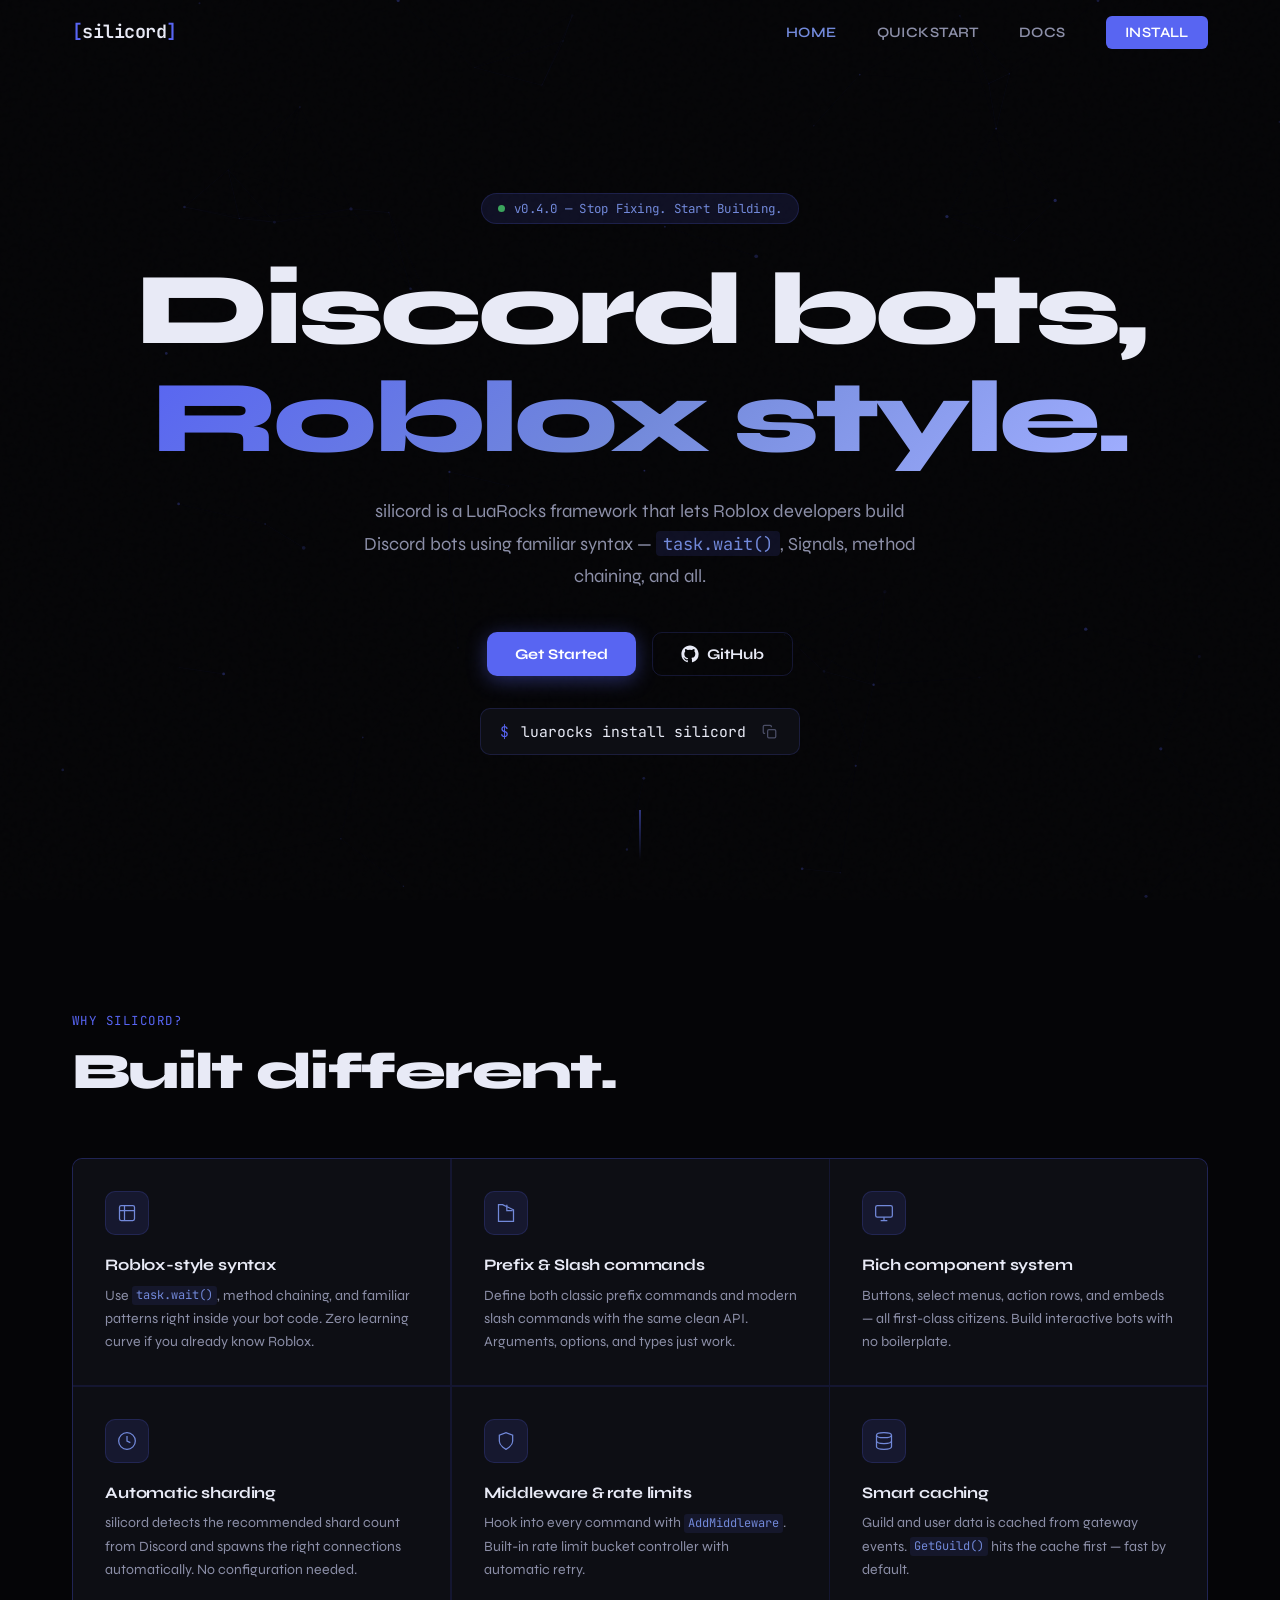
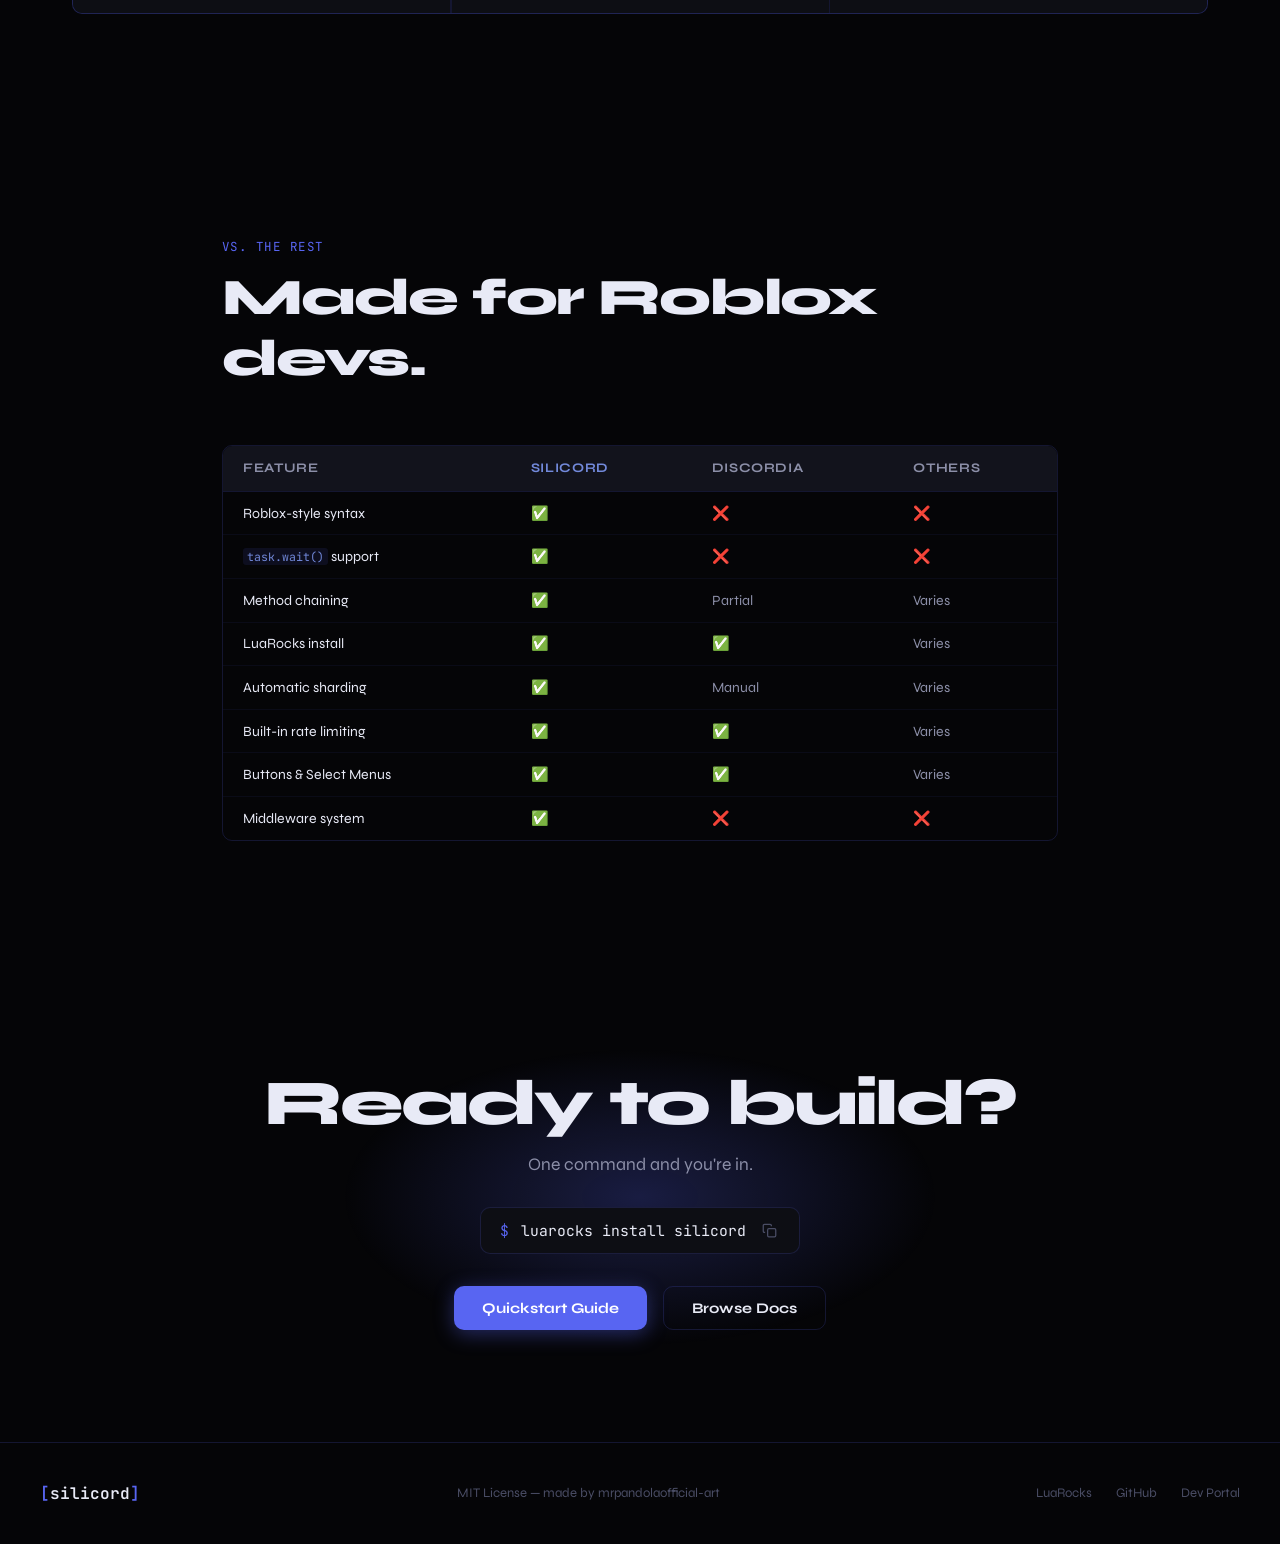
==== index.html @ 096caf04 "merge branch 'gh-pages' :wq" ====
<!DOCTYPE html>
<html lang="en">
<head>
  <meta charset="UTF-8" />
  <meta name="viewport" content="width=device-width, initial-scale=1.0" />
  <title>silicord — Discord bots for Roblox devs</title>
  <link rel="preconnect" href="https://fonts.googleapis.com" />
  <link rel="preconnect" href="https://fonts.gstatic.com" crossorigin />
  <link href="https://fonts.googleapis.com/css2?family=Syne:wght@400;700;800&family=JetBrains+Mono:wght@400;600&display=swap" rel="stylesheet" />
  <link rel="stylesheet" href="css/style.css" />
</head>
<body>
  <canvas id="bg-canvas"></canvas>
  <div class="noise"></div>

  <nav class="nav" id="nav">
    <div class="nav-inner">
      <a href="index.html" class="nav-logo">
        <span class="logo-bracket">[</span>silicord<span class="logo-bracket">]</span>
      </a>
      <ul class="nav-links">
        <li><a href="index.html" class="nav-active">Home</a></li>
        <li><a href="quickstart.html">Quickstart</a></li>
        <li><a href="docs.html">Docs</a></li>
        <li><a href="https://luarocks.org/modules/mrpandolaofficial-art/silicord" target="_blank" class="nav-cta">Install</a></li>
      </ul>
      <button class="hamburger" id="hamburger" aria-label="Menu">
        <span></span><span></span><span></span>
      </button>
    </div>
    <div class="mobile-menu" id="mobile-menu">
      <a href="index.html">Home</a>
      <a href="quickstart.html">Quickstart</a>
      <a href="docs.html">Docs</a>
      <a href="https://luarocks.org/modules/mrpandolaofficial-art/silicord" target="_blank">Install</a>
    </div>
  </nav>

  <!-- HERO -->
  <section class="hero" id="hero">
    <div class="hero-badge reveal">
      <span class="badge-dot"></span>
      v0.4.0 — Stop Fixing. Start Building.
    </div>
    <h1 class="hero-title reveal">
      Discord bots,<br />
      <span class="gradient-text">Roblox style.</span>
    </h1>
    <p class="hero-sub reveal">
      silicord is a LuaRocks framework that lets Roblox developers build
      Discord bots using familiar syntax — <code>task.wait()</code>, Signals,
      method chaining, and all.
    </p>
    <div class="hero-actions reveal">
      <a href="quickstart.html" class="btn btn-primary">Get Started</a>
      <a href="https://github.com/mrpandolaofficial-art/silicord" target="_blank" class="btn btn-ghost">
        <svg width="18" height="18" viewBox="0 0 24 24" fill="currentColor">
          <path d="M12 .5C5.65.5.5 5.65.5 12a11.5 11.5 0 0 0 7.86 10.94c.57.1.78-.25.78-.55v-1.93C5.73 21.1 5.06 19 5.06 19c-.52-1.32-1.27-1.67-1.27-1.67-1.04-.71.08-.7.08-.7 1.15.08 1.75 1.18 1.75 1.18 1.02 1.75 2.67 1.24 3.32.95.1-.74.4-1.24.72-1.53-2.54-.29-5.21-1.27-5.21-5.65 0-1.25.45-2.27 1.18-3.07-.12-.29-.51-1.45.11-3.02 0 0 .96-.31 3.15 1.17a10.94 10.94 0 0 1 5.72 0c2.19-1.48 3.15-1.17 3.15-1.17.62 1.57.23 2.73.11 3.02.74.8 1.18 1.82 1.18 3.07 0 4.39-2.68 5.36-5.23 5.64.41.35.78 1.05.78 2.12v3.14c0 .3.21.66.79.55A11.5 11.5 0 0 0 23.5 12C23.5 5.65 18.35.5 12 .5z"/>
        </svg>
        GitHub
      </a>
    </div>
    <div class="hero-install reveal">
      <div class="install-box" id="install-box">
        <span class="install-prompt">$</span>
        <span class="install-cmd">luarocks install silicord</span>
        <button class="copy-btn" id="copy-btn" title="Copy">
          <svg width="15" height="15" viewBox="0 0 24 24" fill="none" stroke="currentColor" stroke-width="2">
            <rect x="9" y="9" width="13" height="13" rx="2"/>
            <path d="M5 15H4a2 2 0 0 1-2-2V4a2 2 0 0 1 2-2h9a2 2 0 0 1 2 2v1"/>
          </svg>
        </button>
      </div>
    </div>
    <div class="hero-scroll-hint">
      <div class="scroll-line"></div>
    </div>
  </section>

  <!-- FEATURES -->
  <section class="features" id="features">
    <div class="section-label reveal">Why silicord?</div>
    <h2 class="section-title reveal">Built different.</h2>
    <div class="features-grid">

      <div class="feature-card reveal" data-delay="0">
        <div class="feature-icon">
          <svg viewBox="0 0 24 24" fill="none" stroke="currentColor" stroke-width="1.5">
            <path d="M9 3H5a2 2 0 0 0-2 2v4m6-6h10a2 2 0 0 1 2 2v4M9 3v18m0 0h10a2 2 0 0 0 2-2V9M9 21H5a2 2 0 0 1-2-2V9m0 0h18"/>
          </svg>
        </div>
        <h3>Roblox-style syntax</h3>
        <p>Use <code>task.wait()</code>, method chaining, and familiar patterns right inside your bot code. Zero learning curve if you already know Roblox.</p>
      </div>

      <div class="feature-card reveal" data-delay="100">
        <div class="feature-icon">
          <svg viewBox="0 0 24 24" fill="none" stroke="currentColor" stroke-width="1.5">
            <polyline points="13 2 13 9 20 9"/><polygon points="7.86 2 3 2 3 22 21 22 21 8.14"/>
          </svg>
        </div>
        <h3>Prefix &amp; Slash commands</h3>
        <p>Define both classic prefix commands and modern slash commands with the same clean API. Arguments, options, and types just work.</p>
      </div>

      <div class="feature-card reveal" data-delay="200">
        <div class="feature-icon">
          <svg viewBox="0 0 24 24" fill="none" stroke="currentColor" stroke-width="1.5">
            <rect x="2" y="3" width="20" height="14" rx="2"/><path d="M8 21h8M12 17v4"/>
          </svg>
        </div>
        <h3>Rich component system</h3>
        <p>Buttons, select menus, action rows, and embeds — all first-class citizens. Build interactive bots with no boilerplate.</p>
      </div>

      <div class="feature-card reveal" data-delay="300">
        <div class="feature-icon">
          <svg viewBox="0 0 24 24" fill="none" stroke="currentColor" stroke-width="1.5">
            <circle cx="12" cy="12" r="10"/><path d="M12 6v6l4 2"/>
          </svg>
        </div>
        <h3>Automatic sharding</h3>
        <p>silicord detects the recommended shard count from Discord and spawns the right connections automatically. No configuration needed.</p>
      </div>

      <div class="feature-card reveal" data-delay="400">
        <div class="feature-icon">
          <svg viewBox="0 0 24 24" fill="none" stroke="currentColor" stroke-width="1.5">
            <path d="M12 22s8-4 8-10V5l-8-3-8 3v7c0 6 8 10 8 10z"/>
          </svg>
        </div>
        <h3>Middleware &amp; rate limits</h3>
        <p>Hook into every command with <code>AddMiddleware</code>. Built-in rate limit bucket controller with automatic retry.</p>
      </div>

      <div class="feature-card reveal" data-delay="500">
        <div class="feature-icon">
          <svg viewBox="0 0 24 24" fill="none" stroke="currentColor" stroke-width="1.5">
            <ellipse cx="12" cy="5" rx="9" ry="3"/><path d="M21 12c0 1.66-4 3-9 3s-9-1.34-9-3"/><path d="M3 5v14c0 1.66 4 3 9 3s9-1.34 9-3V5"/>
          </svg>
        </div>
        <h3>Smart caching</h3>
        <p>Guild and user data is cached from gateway events. <code>GetGuild()</code> hits the cache first — fast by default.</p>
      </div>

    </div>
  </section>

  <!-- COMPARE -->
  <section class="compare">
    <div class="section-label reveal">vs. the rest</div>
    <h2 class="section-title reveal">Made for Roblox devs.</h2>
    <div class="compare-table reveal">
      <table>
        <thead>
          <tr>
            <th>Feature</th>
            <th class="highlight">silicord</th>
            <th>Discordia</th>
            <th>Others</th>
          </tr>
        </thead>
        <tbody>
          <tr><td>Roblox-style syntax</td><td class="highlight">✅</td><td>❌</td><td>❌</td></tr>
          <tr><td><code>task.wait()</code> support</td><td class="highlight">✅</td><td>❌</td><td>❌</td></tr>
          <tr><td>Method chaining</td><td class="highlight">✅</td><td>Partial</td><td>Varies</td></tr>
          <tr><td>LuaRocks install</td><td class="highlight">✅</td><td>✅</td><td>Varies</td></tr>
          <tr><td>Automatic sharding</td><td class="highlight">✅</td><td>Manual</td><td>Varies</td></tr>
          <tr><td>Built-in rate limiting</td><td class="highlight">✅</td><td>✅</td><td>Varies</td></tr>
          <tr><td>Buttons &amp; Select Menus</td><td class="highlight">✅</td><td>✅</td><td>Varies</td></tr>
          <tr><td>Middleware system</td><td class="highlight">✅</td><td>❌</td><td>❌</td></tr>
        </tbody>
      </table>
    </div>
  </section>

  <!-- CTA STRIP -->
  <section class="cta-section">
    <div class="cta-glow"></div>
    <h2 class="cta-title reveal">Ready to build?</h2>
    <p class="cta-sub reveal">One command and you're in.</p>
    <div class="cta-install reveal">
      <div class="install-box">
        <span class="install-prompt">$</span>
        <span class="install-cmd">luarocks install silicord</span>
        <button class="copy-btn copy-cta" title="Copy">
          <svg width="15" height="15" viewBox="0 0 24 24" fill="none" stroke="currentColor" stroke-width="2">
            <rect x="9" y="9" width="13" height="13" rx="2"/>
            <path d="M5 15H4a2 2 0 0 1-2-2V4a2 2 0 0 1 2-2h9a2 2 0 0 1 2 2v1"/>
          </svg>
        </button>
      </div>
    </div>
    <div class="cta-links reveal">
      <a href="quickstart.html" class="btn btn-primary">Quickstart Guide</a>
      <a href="docs.html" class="btn btn-ghost">Browse Docs</a>
    </div>
  </section>

  <footer class="footer">
    <div class="footer-inner">
      <div class="footer-logo"><span class="logo-bracket">[</span>silicord<span class="logo-bracket">]</span></div>
      <p class="footer-copy">MIT License — made by mrpandolaofficial-art</p>
      <div class="footer-links">
        <a href="https://luarocks.org/modules/mrpandolaofficial-art/silicord" target="_blank">LuaRocks</a>
        <a href="https://github.com/mrpandolaofficial-art/silicord" target="_blank">GitHub</a>
        <a href="https://discord.com/developers/applications" target="_blank">Dev Portal</a>
      </div>
    </div>
  </footer>

  <script src="js/main.js"></script>
</body>
</html>
---- css/style.css ----
/* =============================================
   SILICORD WEBSITE — BLACK + BLURPLE AESTHETIC
   ============================================= */

:root {
  --blurple: #5865F2;
  --blurple-light: #7289DA;
  --blurple-dim: #3b4ac4;
  --black: #050507;
  --surface: #0d0e14;
  --surface2: #12131c;
  --surface3: #1a1c2a;
  --border: rgba(88, 101, 242, 0.18);
  --text: #e8eaf6;
  --text-dim: #8c8fa8;
  --text-muted: #4a4d65;
  --code-bg: #0b0c14;
  --font-display: 'Syne', sans-serif;
  --font-mono: 'JetBrains Mono', monospace;
  --radius: 10px;
}

*, *::before, *::after { box-sizing: border-box; margin: 0; padding: 0; }
html { scroll-behavior: smooth; }

body {
  background: var(--black);
  color: var(--text);
  font-family: var(--font-display);
  overflow-x: hidden;
}

#bg-canvas {
  position: fixed; inset: 0; z-index: 0;
  pointer-events: none; opacity: 0.45;
}

.noise {
  position: fixed; inset: 0; z-index: 1; pointer-events: none;
  background-image: url("data:image/svg+xml,%3Csvg viewBox='0 0 200 200' xmlns='http://www.w3.org/2000/svg'%3E%3Cfilter id='n'%3E%3CfeTurbulence type='fractalNoise' baseFrequency='0.9' numOctaves='4' stitchTiles='stitch'/%3E%3C/filter%3E%3Crect width='100%25' height='100%25' filter='url(%23n)' opacity='0.04'/%3E%3C/svg%3E");
  opacity: 0.4;
}

nav, section, footer, .docs-layout { position: relative; z-index: 2; }

::-webkit-scrollbar { width: 6px; }
::-webkit-scrollbar-track { background: var(--black); }
::-webkit-scrollbar-thumb { background: var(--blurple-dim); border-radius: 3px; }

/* ======================== NAV ======================== */
.nav {
  position: fixed; top: 0; left: 0; right: 0; z-index: 100;
  transition: background 0.3s, backdrop-filter 0.3s, border-color 0.3s;
  border-bottom: 1px solid transparent;
}

.nav.scrolled {
  background: rgba(5, 5, 7, 0.85);
  backdrop-filter: blur(20px);
  border-color: var(--border);
}

.nav-inner {
  max-width: 1200px; margin: 0 auto; padding: 1.2rem 2rem;
  display: flex; align-items: center; justify-content: space-between;
}

.nav-logo {
  font-family: var(--font-mono); font-size: 1.15rem; font-weight: 600;
  color: var(--text); text-decoration: none; letter-spacing: -0.03em;
}

.logo-bracket { color: var(--blurple); }

.nav-links {
  display: flex; align-items: center; gap: 2.5rem; list-style: none;
}

.nav-links a {
  color: var(--text-dim); text-decoration: none; font-size: 0.9rem;
  font-weight: 600; letter-spacing: 0.03em; text-transform: uppercase;
  transition: color 0.2s;
}

.nav-links a:hover { color: var(--text); }
.nav-links a.nav-active { color: var(--blurple-light); }

.nav-cta {
  background: var(--blurple) !important; color: #fff !important;
  padding: 0.5rem 1.2rem; border-radius: 6px;
  transition: background 0.2s, transform 0.15s !important;
}
.nav-cta:hover {
  background: var(--blurple-light) !important; transform: translateY(-1px);
}

.hamburger {
  display: none; flex-direction: column; gap: 5px;
  background: none; border: none; cursor: pointer; padding: 4px;
}
.hamburger span {
  display: block; width: 24px; height: 2px;
  background: var(--text); border-radius: 2px; transition: all 0.3s;
}

.mobile-menu {
  display: none; flex-direction: column;
  padding: 1rem 2rem 1.5rem; gap: 1rem;
  background: rgba(5, 5, 7, 0.97); border-top: 1px solid var(--border);
}
.mobile-menu a { color: var(--text-dim); text-decoration: none; font-size: 1rem; font-weight: 600; transition: color 0.2s; }
.mobile-menu a:hover { color: var(--blurple); }

@media (max-width: 768px) {
  .nav-links { display: none; }
  .hamburger { display: flex; }
  .mobile-menu.open { display: flex; }
}

/* ======================== REVEAL ======================== */
.reveal {
  opacity: 0; transform: translateY(28px);
  transition: opacity 0.7s ease, transform 0.7s ease;
}
.reveal.visible { opacity: 1; transform: translateY(0); }

/* ======================== HERO ======================== */
.hero {
  min-height: 100vh; display: flex; flex-direction: column;
  align-items: center; justify-content: center;
  text-align: center; padding: 8rem 2rem 5rem; position: relative;
}

.hero-badge {
  display: inline-flex; align-items: center; gap: 0.6rem;
  background: rgba(88, 101, 242, 0.12); border: 1px solid var(--border);
  color: var(--blurple-light); font-family: var(--font-mono); font-size: 0.78rem;
  padding: 0.4rem 1rem; border-radius: 50px; margin-bottom: 2rem;
  letter-spacing: 0.02em; transition-delay: 0.1s;
}

.badge-dot {
  width: 7px; height: 7px; background: #3ba55d;
  border-radius: 50%; animation: pulse-dot 2s ease infinite;
}

@keyframes pulse-dot {
  0%, 100% { box-shadow: 0 0 0 0 rgba(59, 165, 93, 0.6); }
  50%       { box-shadow: 0 0 0 5px rgba(59, 165, 93, 0); }
}

.hero-title {
  font-family: var(--font-display); font-weight: 800;
  font-size: clamp(3rem, 8vw, 6.5rem); line-height: 1.05;
  letter-spacing: -0.04em; margin-bottom: 1.5rem; transition-delay: 0.2s;
}

.gradient-text {
  background: linear-gradient(135deg, var(--blurple) 0%, var(--blurple-light) 50%, #a0aeff 100%);
  -webkit-background-clip: text; -webkit-text-fill-color: transparent;
  background-clip: text; display: inline-block;
}

.hero-sub {
  font-size: clamp(1rem, 2vw, 1.15rem); color: var(--text-dim);
  max-width: 560px; line-height: 1.75; margin-bottom: 2.5rem; transition-delay: 0.3s;
}

.hero-sub code, .qs-content p code, .doc-p code, .after-step code {
  font-family: var(--font-mono); color: var(--blurple-light);
  background: rgba(88, 101, 242, 0.12); padding: 0.1em 0.4em;
  border-radius: 4px; font-size: 0.92em;
}

.hero-actions {
  display: flex; gap: 1rem; flex-wrap: wrap;
  justify-content: center; margin-bottom: 2rem; transition-delay: 0.4s;
}

.btn {
  display: inline-flex; align-items: center; gap: 0.5rem;
  padding: 0.75rem 1.75rem; border-radius: var(--radius);
  font-family: var(--font-display); font-size: 0.92rem; font-weight: 700;
  text-decoration: none; cursor: pointer; border: none;
  transition: transform 0.18s, box-shadow 0.18s, background 0.18s;
}

.btn-primary {
  background: var(--blurple); color: #fff;
  box-shadow: 0 4px 20px rgba(88, 101, 242, 0.4);
}
.btn-primary:hover {
  background: var(--blurple-light); transform: translateY(-2px);
  box-shadow: 0 6px 30px rgba(88, 101, 242, 0.55);
}

.btn-ghost {
  background: transparent; color: var(--text); border: 1px solid var(--border);
}
.btn-ghost:hover { border-color: var(--blurple); color: var(--blurple-light); transform: translateY(-2px); }

.hero-install { transition-delay: 0.5s; }

.install-box {
  display: inline-flex; align-items: center; gap: 0.75rem;
  background: var(--surface); border: 1px solid var(--border);
  border-radius: var(--radius); padding: 0.75rem 1.2rem;
  font-family: var(--font-mono); font-size: 0.92rem; position: relative; overflow: hidden;
}

.install-box::before {
  content: ''; position: absolute; inset: 0;
  background: linear-gradient(90deg, transparent, rgba(88,101,242,0.05), transparent);
  transform: translateX(-100%); animation: shimmer 3s ease infinite 2s;
}

@keyframes shimmer { to { transform: translateX(100%); } }

.install-prompt { color: var(--blurple); }
.install-cmd { color: var(--text); }

.copy-btn {
  background: none; border: none; color: var(--text-muted); cursor: pointer;
  padding: 0.2rem; display: flex; align-items: center; border-radius: 4px;
  transition: color 0.2s, background 0.2s;
}
.copy-btn:hover { color: var(--blurple-light); background: rgba(88,101,242,0.1); }
.copy-btn.copied { color: #3ba55d; }

.hero-scroll-hint { position: absolute; bottom: 2.5rem; left: 50%; transform: translateX(-50%); }
.scroll-line {
  width: 1px; height: 50px;
  background: linear-gradient(to bottom, var(--blurple), transparent);
  margin: 0 auto; animation: scroll-hint 2s ease infinite;
}

@keyframes scroll-hint {
  0%   { opacity: 0; transform: scaleY(0); transform-origin: top; }
  50%  { opacity: 1; transform: scaleY(1); transform-origin: top; }
  100% { opacity: 0; transform: scaleY(1); transform-origin: bottom; }
}

/* ======================== SECTIONS ======================== */
section { padding: 7rem 2rem; max-width: 1200px; margin: 0 auto; }

.section-label {
  font-family: var(--font-mono); font-size: 0.78rem; color: var(--blurple);
  letter-spacing: 0.12em; text-transform: uppercase;
  margin-bottom: 0.75rem; transition-delay: 0.1s;
}

.section-title {
  font-size: clamp(2rem, 5vw, 3.2rem); font-weight: 800;
  letter-spacing: -0.03em; margin-bottom: 3.5rem; transition-delay: 0.2s;
}

/* ======================== FEATURES ======================== */
.features-grid {
  display: grid; grid-template-columns: repeat(auto-fill, minmax(320px, 1fr));
  gap: 1.5px; background: var(--border); border: 1px solid var(--border);
  border-radius: var(--radius); overflow: hidden;
}

.feature-card {
  background: var(--surface); padding: 2rem; transition: background 0.25s;
}
.feature-card:hover { background: var(--surface2); }

.feature-icon {
  width: 44px; height: 44px; background: rgba(88, 101, 242, 0.12);
  border: 1px solid var(--border); border-radius: 10px;
  display: flex; align-items: center; justify-content: center;
  margin-bottom: 1.25rem; transition: background 0.25s, border-color 0.25s;
}
.feature-card:hover .feature-icon {
  background: rgba(88, 101, 242, 0.22); border-color: rgba(88, 101, 242, 0.4);
}
.feature-icon svg { width: 20px; height: 20px; color: var(--blurple-light); }

.feature-card h3 { font-size: 1rem; font-weight: 700; margin-bottom: 0.6rem; letter-spacing: -0.01em; }
.feature-card p { font-size: 0.88rem; color: var(--text-dim); line-height: 1.65; }
.feature-card p code {
  font-family: var(--font-mono); color: var(--blurple-light);
  background: rgba(88, 101, 242, 0.1); padding: 0.1em 0.35em; border-radius: 3px; font-size: 0.85em;
}

/* ======================== CODE BLOCKS ======================== */
.code-block {
  background: var(--code-bg); border: 1px solid var(--border);
  border-radius: var(--radius); overflow: hidden;
}

.code-header {
  display: flex; align-items: center; justify-content: space-between;
  padding: 0.6rem 1rem; border-bottom: 1px solid var(--border);
  background: rgba(88,101,242,0.05);
}

.code-lang {
  font-family: var(--font-mono); font-size: 0.72rem; color: var(--text-muted);
  text-transform: uppercase; letter-spacing: 0.08em;
}

.copy-code {
  background: none; border: 1px solid var(--border); color: var(--text-muted);
  font-family: var(--font-mono); font-size: 0.7rem; padding: 0.2rem 0.6rem;
  border-radius: 4px; cursor: pointer;
  transition: color 0.2s, border-color 0.2s; letter-spacing: 0.05em;
}
.copy-code:hover { color: var(--blurple-light); border-color: var(--blurple-dim); }
.copy-code.copied { color: #3ba55d; border-color: #3ba55d; }

.code-block pre { padding: 1.25rem 1.5rem; overflow-x: auto; }
.code-block code { font-family: var(--font-mono); font-size: 0.85rem; line-height: 1.8; color: var(--text); }

.kw  { color: #c792ea; }
.fn  { color: #82aaff; }
.str { color: #c3e88d; }
.num { color: #f78c6c; }
.cmt { color: #4a6078; font-style: italic; }

/* ======================== COMPARE TABLE ======================== */
.compare { max-width: 900px; }

.compare-table { overflow-x: auto; border: 1px solid var(--border); border-radius: var(--radius); transition-delay: 0.3s; }
table { width: 100%; border-collapse: collapse; }
thead tr { background: var(--surface2); border-bottom: 1px solid var(--border); }
th { padding: 0.9rem 1.25rem; font-size: 0.82rem; font-weight: 700; text-align: left; color: var(--text-dim); text-transform: uppercase; letter-spacing: 0.05em; }
th.highlight { color: var(--blurple-light); }
tbody tr { border-bottom: 1px solid rgba(88,101,242,0.07); transition: background 0.18s; }
tbody tr:last-child { border-bottom: none; }
tbody tr:hover { background: var(--surface2); }
td { padding: 0.8rem 1.25rem; font-size: 0.88rem; color: var(--text-dim); }
td:first-child { color: var(--text); }
td code { font-family: var(--font-mono); color: var(--blurple-light); background: rgba(88, 101, 242, 0.1); padding: 0.1em 0.35em; border-radius: 3px; font-size: 0.82em; }
td.highlight { color: var(--text); font-weight: 600; }

/* ======================== CTA ======================== */
.cta-section {
  max-width: 100%; padding: 7rem 2rem; text-align: center; position: relative; overflow: hidden;
}
.cta-glow {
  position: absolute; width: 600px; height: 300px;
  background: radial-gradient(ellipse, rgba(88,101,242,0.25) 0%, transparent 70%);
  top: 50%; left: 50%; transform: translate(-50%, -50%); pointer-events: none;
}
.cta-title { font-size: clamp(2.5rem, 6vw, 4rem); font-weight: 800; letter-spacing: -0.04em; margin-bottom: 0.75rem; transition-delay: 0.1s; }
.cta-sub { color: var(--text-dim); font-size: 1.1rem; margin-bottom: 2rem; transition-delay: 0.2s; }
.cta-install { margin-bottom: 2rem; transition-delay: 0.3s; }
.cta-links { display: flex; gap: 1rem; justify-content: center; transition-delay: 0.4s; }

/* ======================== FOOTER ======================== */
.footer { border-top: 1px solid var(--border); padding: 2.5rem 2rem; }
.footer-inner {
  max-width: 1200px; margin: 0 auto; display: flex;
  align-items: center; justify-content: space-between; flex-wrap: wrap; gap: 1rem;
}
.footer-logo { font-family: var(--font-mono); font-size: 1rem; font-weight: 600; }
.footer-copy { font-size: 0.82rem; color: var(--text-muted); }
.footer-links { display: flex; gap: 1.5rem; }
.footer-links a { color: var(--text-muted); text-decoration: none; font-size: 0.82rem; transition: color 0.2s; }
.footer-links a:hover { color: var(--blurple-light); }

/* ======================== PAGE HERO (inner pages) ======================== */
.page-hero {
  padding: 10rem 2rem 4rem; max-width: 1200px; margin: 0 auto;
}
.page-title {
  font-size: clamp(2.5rem, 7vw, 5rem); font-weight: 800;
  letter-spacing: -0.04em; margin-bottom: 1rem; transition-delay: 0.2s;
}
.page-sub { font-size: 1.1rem; color: var(--text-dim); line-height: 1.7; transition-delay: 0.3s; }

/* ======================== QUICKSTART PAGE ======================== */
.qs-section { max-width: 800px; margin: 0 auto; padding: 3rem 2rem; }
.qs-heading { font-size: 1.6rem; font-weight: 800; letter-spacing: -0.03em; margin-bottom: 0.75rem; transition-delay: 0.15s; }
.qs-desc { font-size: 0.92rem; color: var(--text-dim); line-height: 1.7; margin-bottom: 1.75rem; }

.qs-steps { display: flex; flex-direction: column; gap: 2.5rem; }
.qs-step { display: grid; grid-template-columns: 60px 1fr; gap: 1.5rem; align-items: start; }
.qs-num { font-family: var(--font-mono); font-size: 2.5rem; font-weight: 600; color: var(--blurple-dim); opacity: 0.5; line-height: 1; padding-top: 0.2rem; }
.qs-content h3 { font-size: 1.05rem; font-weight: 700; margin-bottom: 0.4rem; }
.qs-content p { font-size: 0.88rem; color: var(--text-dim); margin-bottom: 1rem; line-height: 1.65; }
.after-step { margin-top: 1rem !important; }

.tip-box {
  display: flex; gap: 0.75rem; align-items: flex-start;
  background: rgba(88, 101, 242, 0.07); border: 1px solid var(--border);
  border-left: 3px solid var(--blurple); border-radius: var(--radius);
  padding: 0.9rem 1.1rem; font-size: 0.86rem; color: var(--text-dim);
  line-height: 1.6; margin-top: 1rem;
}
.tip-box svg { flex-shrink: 0; color: var(--blurple-light); margin-top: 2px; }

.inline-link { color: var(--blurple-light); text-decoration: underline; text-decoration-color: rgba(88,101,242,0.35); transition: color 0.2s; }
.inline-link:hover { color: #fff; }

/* Requirements */
.req-grid { display: flex; flex-wrap: wrap; gap: 0.75rem; }
.req-card {
  display: flex; align-items: center; gap: 0.75rem;
  background: var(--surface); border: 1px solid var(--border);
  border-radius: 8px; padding: 0.6rem 1rem;
}
.req-name { font-family: var(--font-mono); font-size: 0.85rem; color: var(--text); }
.req-ver { font-family: var(--font-mono); font-size: 0.75rem; color: var(--blurple-light); background: rgba(88,101,242,0.12); padding: 0.15em 0.5em; border-radius: 4px; }

/* Next steps */
.next-steps-section { padding-bottom: 6rem; }
.next-steps { display: flex; flex-direction: column; gap: 0.75rem; }
.next-card {
  display: flex; align-items: center; gap: 1.25rem;
  background: var(--surface); border: 1px solid var(--border);
  border-radius: var(--radius); padding: 1.1rem 1.4rem;
  text-decoration: none; color: var(--text);
  transition: background 0.2s, border-color 0.2s, transform 0.18s;
}
.next-card:hover { background: var(--surface2); border-color: var(--blurple-dim); transform: translateX(4px); }
.next-icon { font-size: 1.6rem; flex-shrink: 0; }
.next-card h4 { font-size: 0.95rem; font-weight: 700; margin-bottom: 0.2rem; }
.next-card p { font-size: 0.82rem; color: var(--text-dim); line-height: 1.5; }
.next-arrow { width: 18px; height: 18px; color: var(--text-muted); margin-left: auto; flex-shrink: 0; transition: color 0.2s; }
.next-card:hover .next-arrow { color: var(--blurple-light); }

/* ======================== DOCS PAGE ======================== */
.docs-layout {
  display: grid;
  grid-template-columns: 230px 1fr;
  max-width: 1200px; margin: 0 auto; padding: 0 2rem 6rem;
  gap: 3rem; align-items: start;
}

.docs-sidebar {
  position: sticky; top: 5rem;
}

.sidebar-nav { display: flex; flex-direction: column; gap: 1.75rem; }
.sidebar-group-label {
  font-family: var(--font-mono); font-size: 0.68rem; letter-spacing: 0.12em;
  text-transform: uppercase; color: var(--text-muted); margin-bottom: 0.5rem;
}
.sidebar-group { display: flex; flex-direction: column; gap: 0.15rem; }
.sidebar-link {
  color: var(--text-dim); text-decoration: none; font-size: 0.88rem;
  padding: 0.35rem 0.7rem; border-radius: 6px; transition: color 0.2s, background 0.2s;
  border-left: 2px solid transparent;
}
.sidebar-link:hover { color: var(--text); background: rgba(88,101,242,0.07); }
.sidebar-link.active { color: var(--blurple-light); border-left-color: var(--blurple); background: rgba(88,101,242,0.07); }

.docs-main { min-width: 0; }

.doc-section { padding: 3rem 0; border-bottom: 1px solid rgba(88,101,242,0.08); }
.doc-section:last-child { border-bottom: none; }
.doc-section-label { font-family: var(--font-mono); font-size: 0.7rem; color: var(--blurple); letter-spacing: 0.12em; text-transform: uppercase; margin-bottom: 0.5rem; }
.doc-section-title { font-size: 1.8rem; font-weight: 800; letter-spacing: -0.03em; margin-bottom: 1rem; }
.doc-sub { font-size: 1.05rem; font-weight: 700; margin-bottom: 0.6rem; color: var(--text-dim); }
.doc-p { font-size: 0.9rem; color: var(--text-dim); line-height: 1.7; margin-bottom: 1.25rem; }
.doc-p code { font-family: var(--font-mono); color: var(--blurple-light); background: rgba(88,101,242,0.1); padding: 0.1em 0.35em; border-radius: 3px; font-size: 0.88em; }

/* Method table */
.method-table {
  border: 1px solid var(--border); border-radius: var(--radius); overflow: hidden;
}
.method-row {
  display: grid; grid-template-columns: 1fr 1fr; gap: 1rem;
  padding: 0.7rem 1.1rem; border-bottom: 1px solid rgba(88,101,242,0.06);
  font-size: 0.85rem; transition: background 0.15s;
}
.method-row:last-child { border-bottom: none; }
.method-row:hover:not(.header) { background: var(--surface2); }
.method-row.header { background: var(--surface2); font-size: 0.73rem; font-weight: 700; letter-spacing: 0.06em; text-transform: uppercase; color: var(--text-muted); }
.method-row code { font-family: var(--font-mono); color: var(--blurple-light); font-size: 0.82em; }
.method-row div:last-child { color: var(--text-dim); }

/* Changelog */
.changelog { display: flex; flex-direction: column; gap: 0; }
.changelog-item {
  display: grid; grid-template-columns: 90px 1fr; gap: 1.5rem;
  padding: 1.25rem 0; border-bottom: 1px solid rgba(88,101,242,0.07);
  align-items: start;
}
.changelog-item:last-child { border-bottom: none; }
.changelog-ver { font-family: var(--font-mono); font-size: 0.82rem; color: var(--blurple-light); font-weight: 600; padding-top: 2px; }
.changelog-body { font-size: 0.88rem; color: var(--text-dim); line-height: 1.65; }
.changelog-body code { font-family: var(--font-mono); color: var(--blurple-light); background: rgba(88,101,242,0.1); padding: 0.1em 0.35em; border-radius: 3px; font-size: 0.85em; }

/* Docs responsive */
@media (max-width: 900px) {
  .docs-layout { grid-template-columns: 1fr; }
  .docs-sidebar { position: static; }
}

/* ======================== RESPONSIVE ======================== */
@media (max-width: 600px) {
  .qs-step { grid-template-columns: 1fr; }
  .qs-num { font-size: 1.5rem; }
  .footer-inner { flex-direction: column; align-items: flex-start; }
  .hero { padding-top: 7rem; }
  .changelog-item { grid-template-columns: 1fr; gap: 0.5rem; }
  .method-row { grid-template-columns: 1fr; }
}
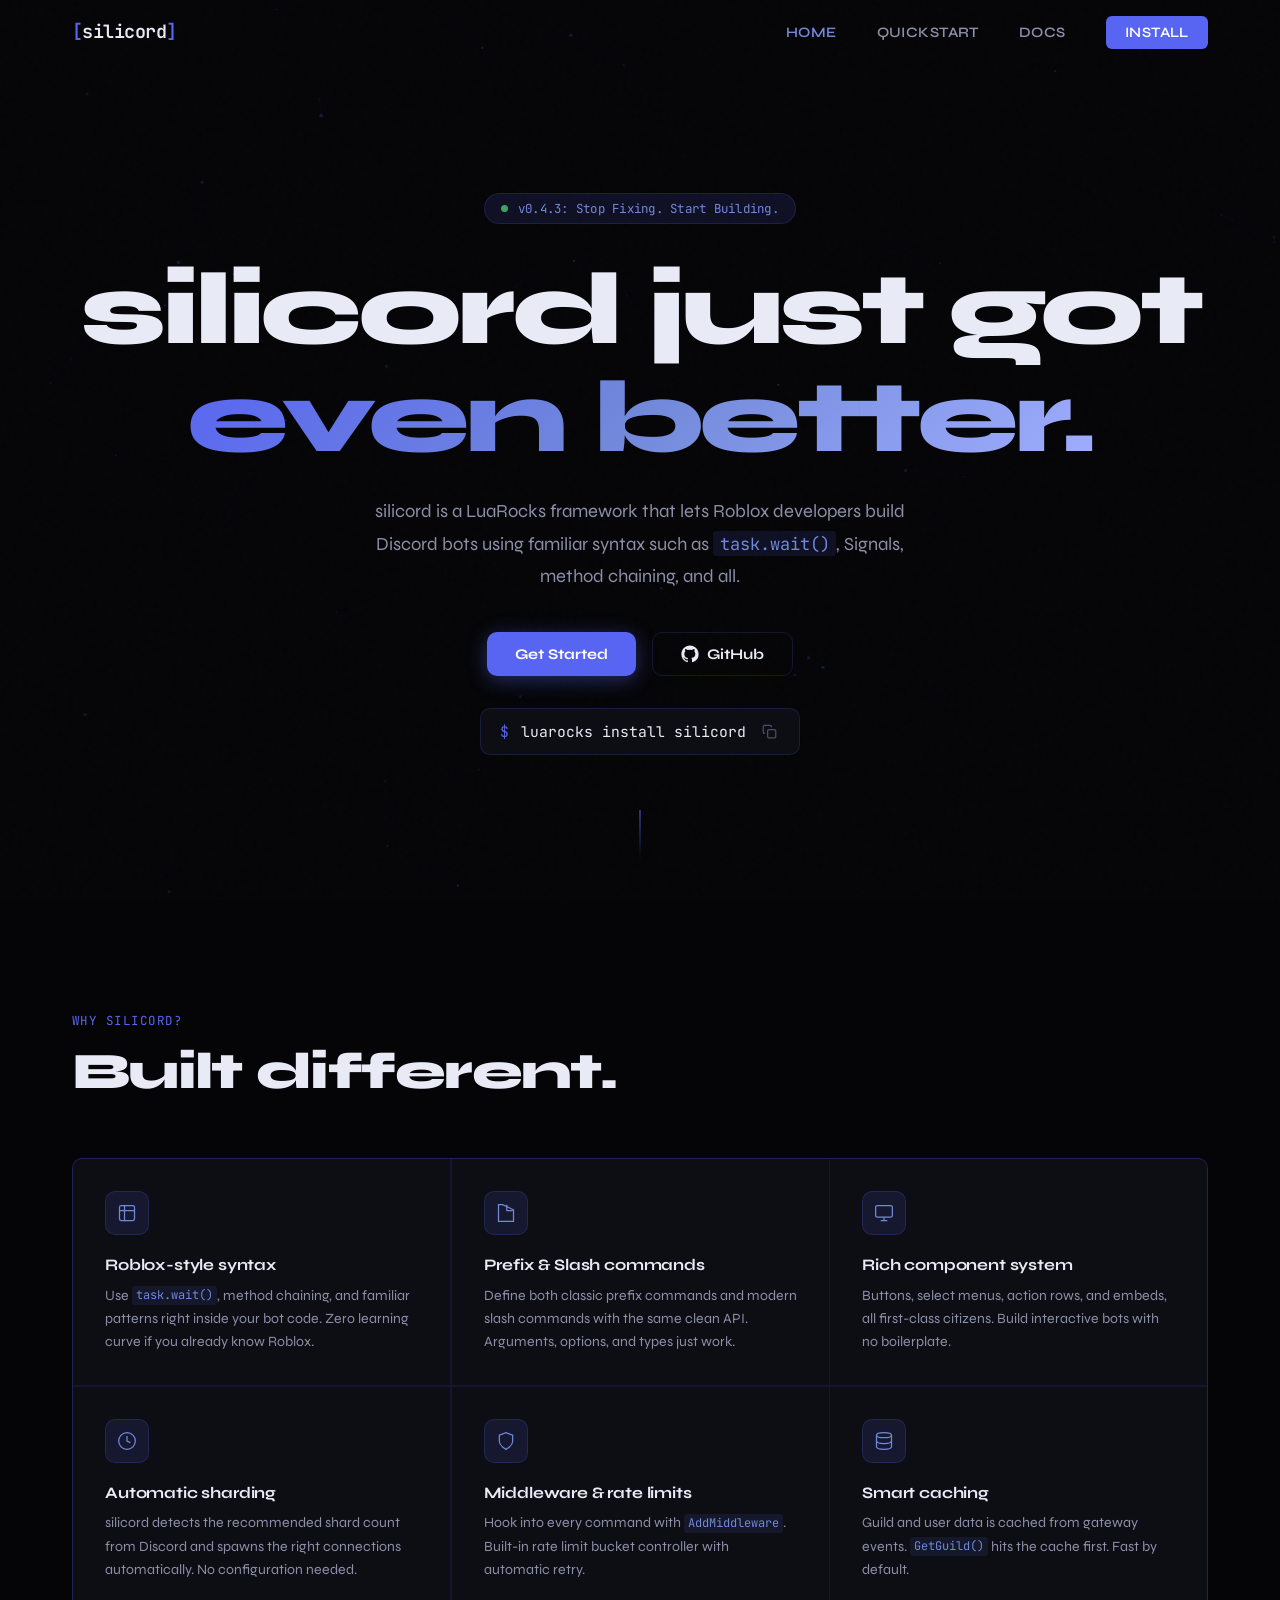
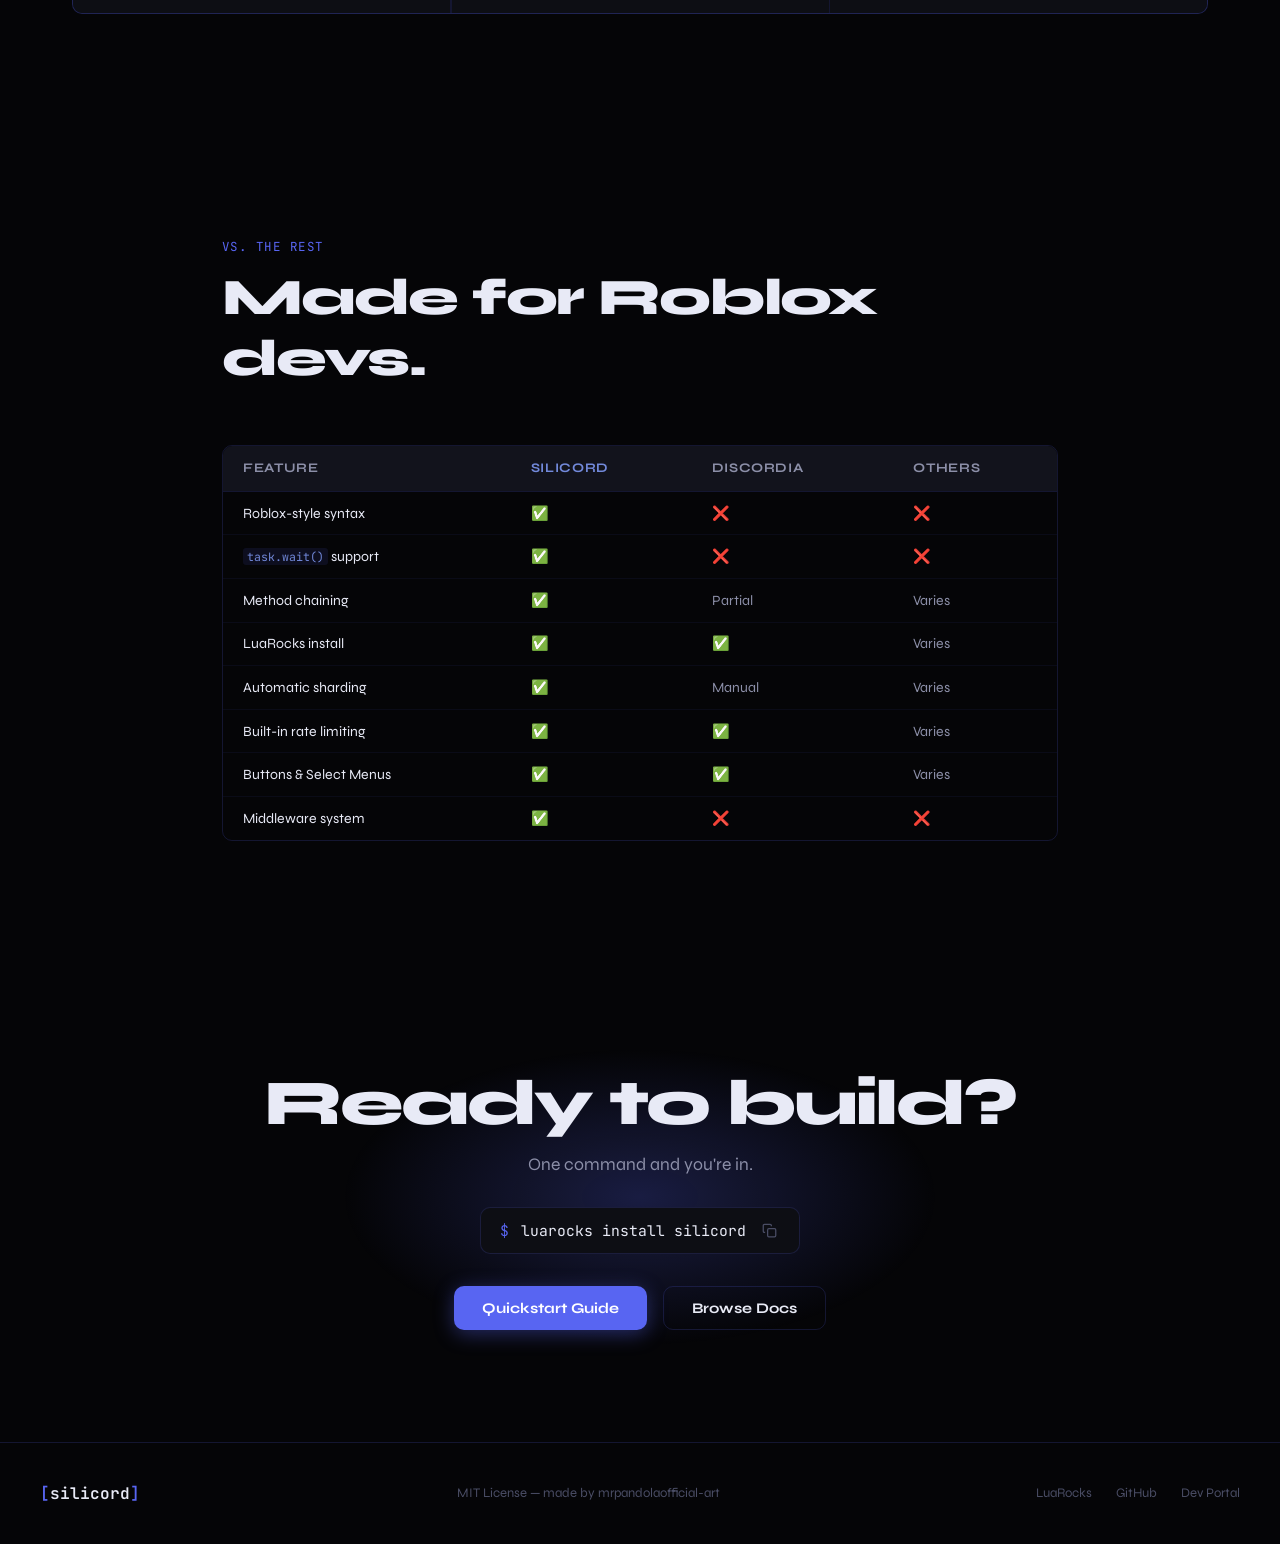
==== commit 9efdcfc6: "v1.0.0 is out. html" ====
--- a/index.html
+++ b/index.html
@@ -4,6 +4,7 @@
   <meta charset="UTF-8" />
   <meta name="viewport" content="width=device-width, initial-scale=1.0" />
   <title>silicord — Discord bots for Roblox devs</title>
+  <link rel="icon" type="image/png" href="favicon.png">
   <link rel="preconnect" href="https://fonts.googleapis.com" />
   <link rel="preconnect" href="https://fonts.gstatic.com" crossorigin />
   <link href="https://fonts.googleapis.com/css2?family=Syne:wght@400;700;800&family=JetBrains+Mono:wght@400;600&display=swap" rel="stylesheet" />
@@ -40,15 +41,15 @@
   <section class="hero" id="hero">
     <div class="hero-badge reveal">
       <span class="badge-dot"></span>
-      v0.4.0 — Stop Fixing. Start Building.
+      v0.4.3: Stop Fixing. Start Building.
     </div>
     <h1 class="hero-title reveal">
-      Discord bots,<br />
-      <span class="gradient-text">Roblox style.</span>
+      silicord just got<br />
+      <span class="gradient-text">even better.</span>
     </h1>
     <p class="hero-sub reveal">
       silicord is a LuaRocks framework that lets Roblox developers build
-      Discord bots using familiar syntax — <code>task.wait()</code>, Signals,
+      Discord bots using familiar syntax such as <code>task.wait()</code>, Signals,
       method chaining, and all.
     </p>
     <div class="hero-actions reveal">
@@ -110,7 +111,7 @@
           </svg>
         </div>
         <h3>Rich component system</h3>
-        <p>Buttons, select menus, action rows, and embeds — all first-class citizens. Build interactive bots with no boilerplate.</p>
+        <p>Buttons, select menus, action rows, and embeds, all first-class citizens. Build interactive bots with no boilerplate.</p>
       </div>
 
       <div class="feature-card reveal" data-delay="300">
@@ -140,7 +141,7 @@
           </svg>
         </div>
         <h3>Smart caching</h3>
-        <p>Guild and user data is cached from gateway events. <code>GetGuild()</code> hits the cache first — fast by default.</p>
+        <p>Guild and user data is cached from gateway events. <code>GetGuild()</code> hits the cache first. Fast by default.</p>
       </div>
 
     </div>
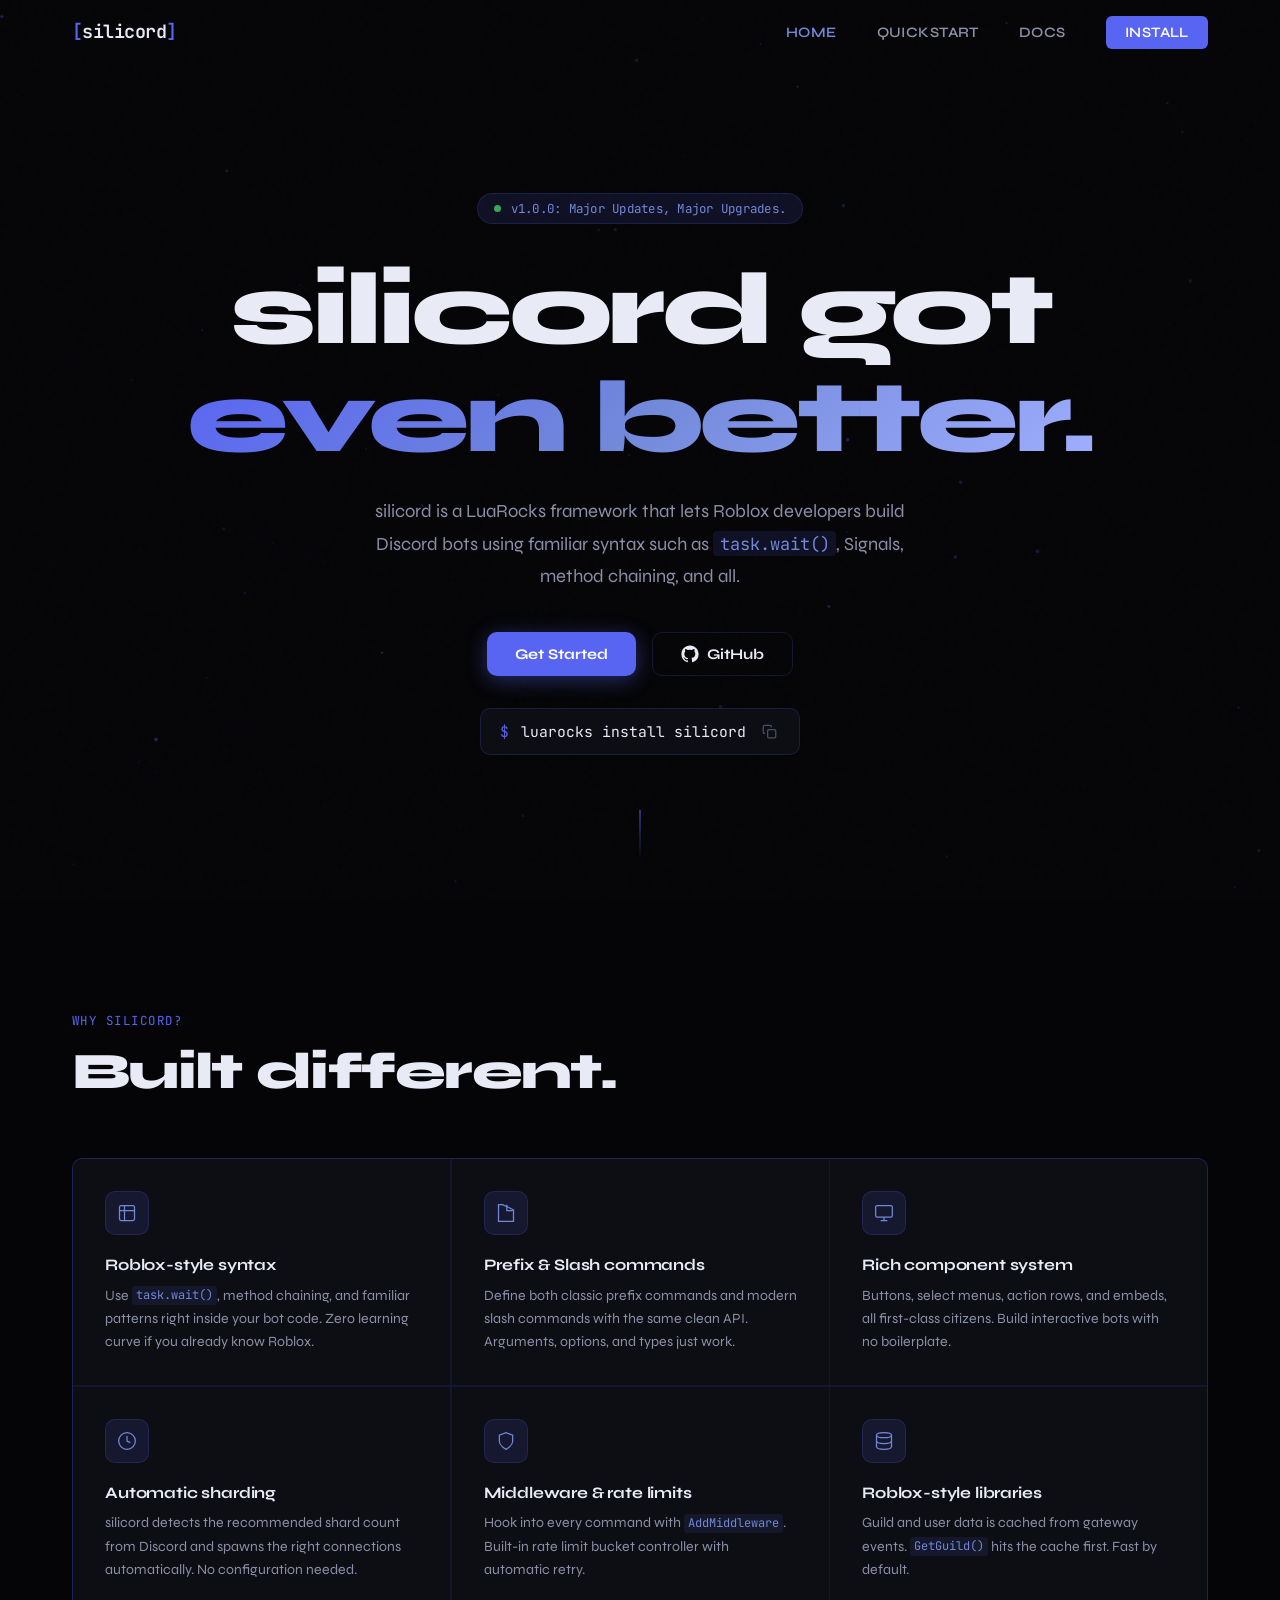
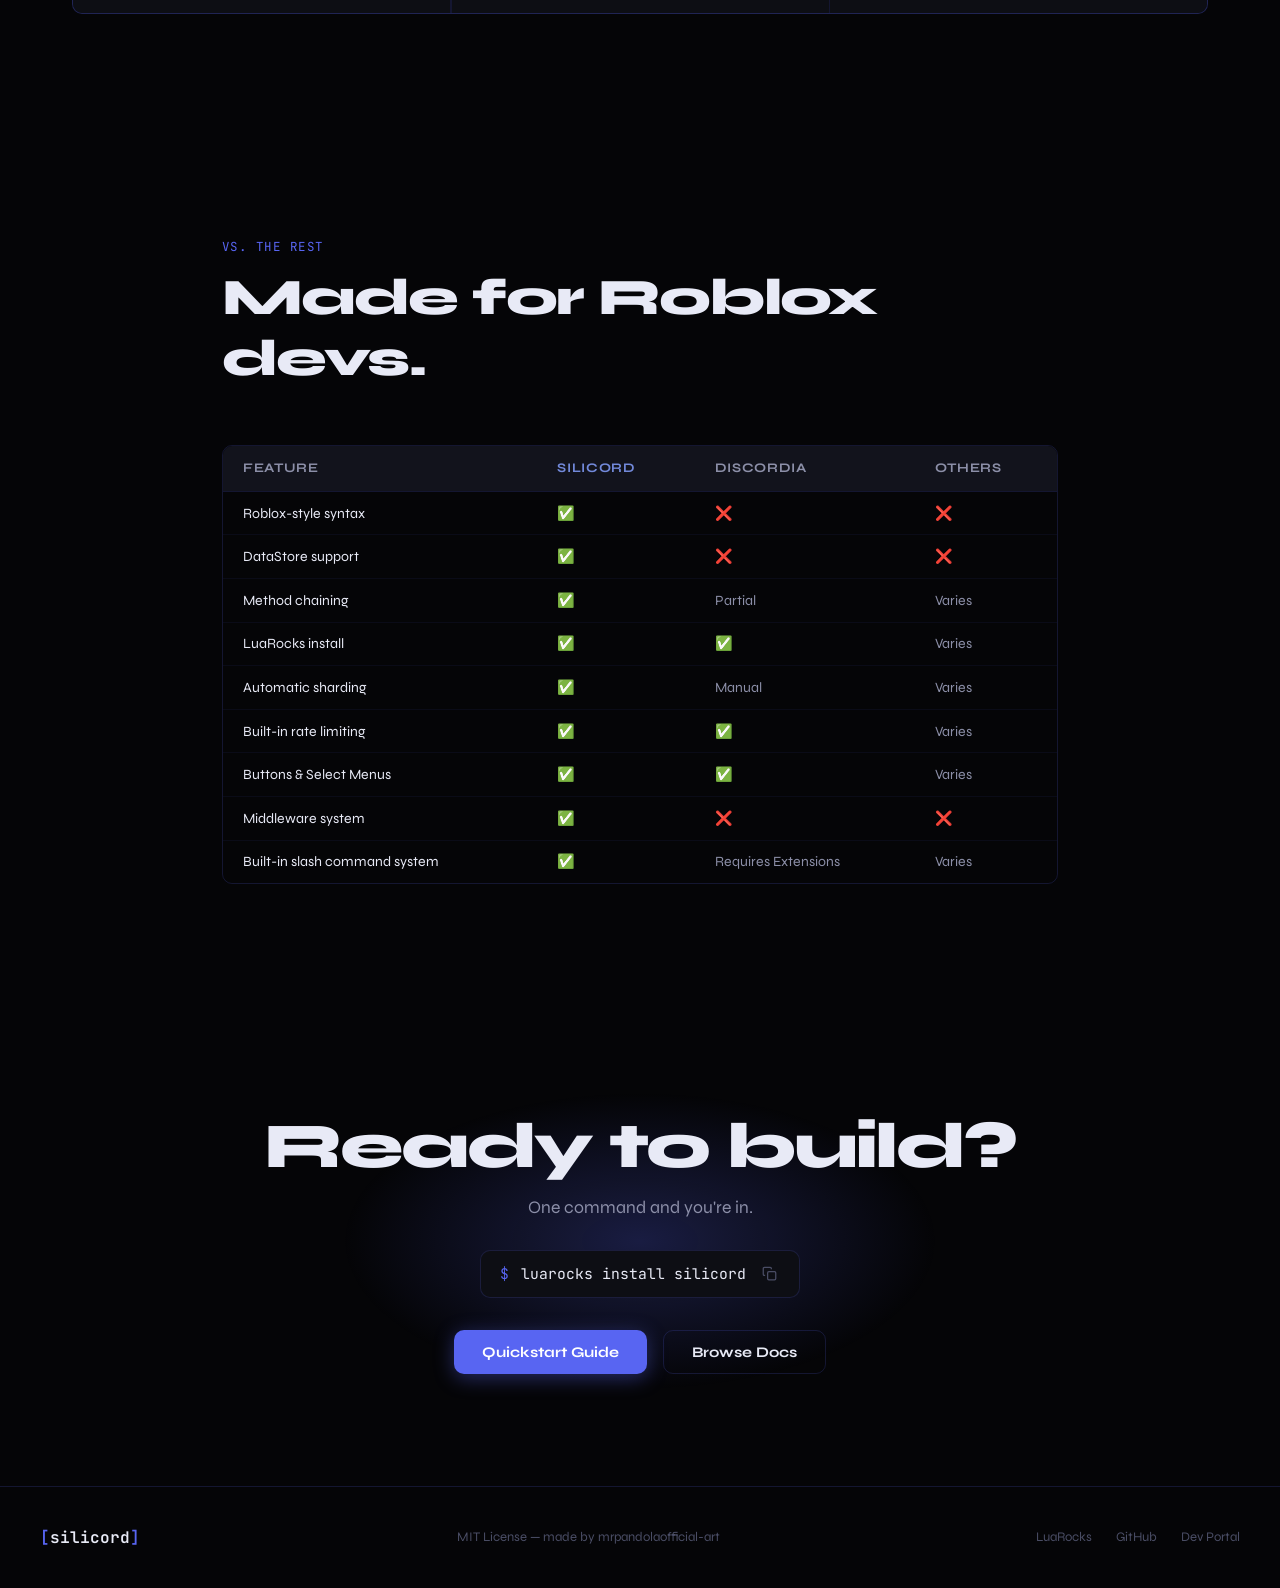
==== commit a85fb1db: "silicord just got even better. Say hello to brand new upgrades" ====
--- a/index.html
+++ b/index.html
@@ -41,10 +41,10 @@
   <section class="hero" id="hero">
     <div class="hero-badge reveal">
       <span class="badge-dot"></span>
-      v0.4.3: Stop Fixing. Start Building.
+      v1.0.0: Major Updates, Major Upgrades.
     </div>
     <h1 class="hero-title reveal">
-      silicord just got<br />
+      silicord got<br />
       <span class="gradient-text">even better.</span>
     </h1>
     <p class="hero-sub reveal">
@@ -140,7 +140,7 @@
             <ellipse cx="12" cy="5" rx="9" ry="3"/><path d="M21 12c0 1.66-4 3-9 3s-9-1.34-9-3"/><path d="M3 5v14c0 1.66 4 3 9 3s9-1.34 9-3V5"/>
           </svg>
         </div>
-        <h3>Smart caching</h3>
+        <h3>Roblox-style libraries</h3>
         <p>Guild and user data is cached from gateway events. <code>GetGuild()</code> hits the cache first. Fast by default.</p>
       </div>
 
@@ -163,13 +163,14 @@
         </thead>
         <tbody>
           <tr><td>Roblox-style syntax</td><td class="highlight">✅</td><td>❌</td><td>❌</td></tr>
-          <tr><td><code>task.wait()</code> support</td><td class="highlight">✅</td><td>❌</td><td>❌</td></tr>
+          <tr><td>DataStore support</td><td class="highlight">✅</td><td>❌</td><td>❌</td></tr>
           <tr><td>Method chaining</td><td class="highlight">✅</td><td>Partial</td><td>Varies</td></tr>
           <tr><td>LuaRocks install</td><td class="highlight">✅</td><td>✅</td><td>Varies</td></tr>
           <tr><td>Automatic sharding</td><td class="highlight">✅</td><td>Manual</td><td>Varies</td></tr>
           <tr><td>Built-in rate limiting</td><td class="highlight">✅</td><td>✅</td><td>Varies</td></tr>
           <tr><td>Buttons &amp; Select Menus</td><td class="highlight">✅</td><td>✅</td><td>Varies</td></tr>
           <tr><td>Middleware system</td><td class="highlight">✅</td><td>❌</td><td>❌</td></tr>
+          <tr><td>Built-in slash command system</td><td class="highlight">✅</td><td>Requires Extensions</td><td>Varies</td></tr>
         </tbody>
       </table>
     </div>
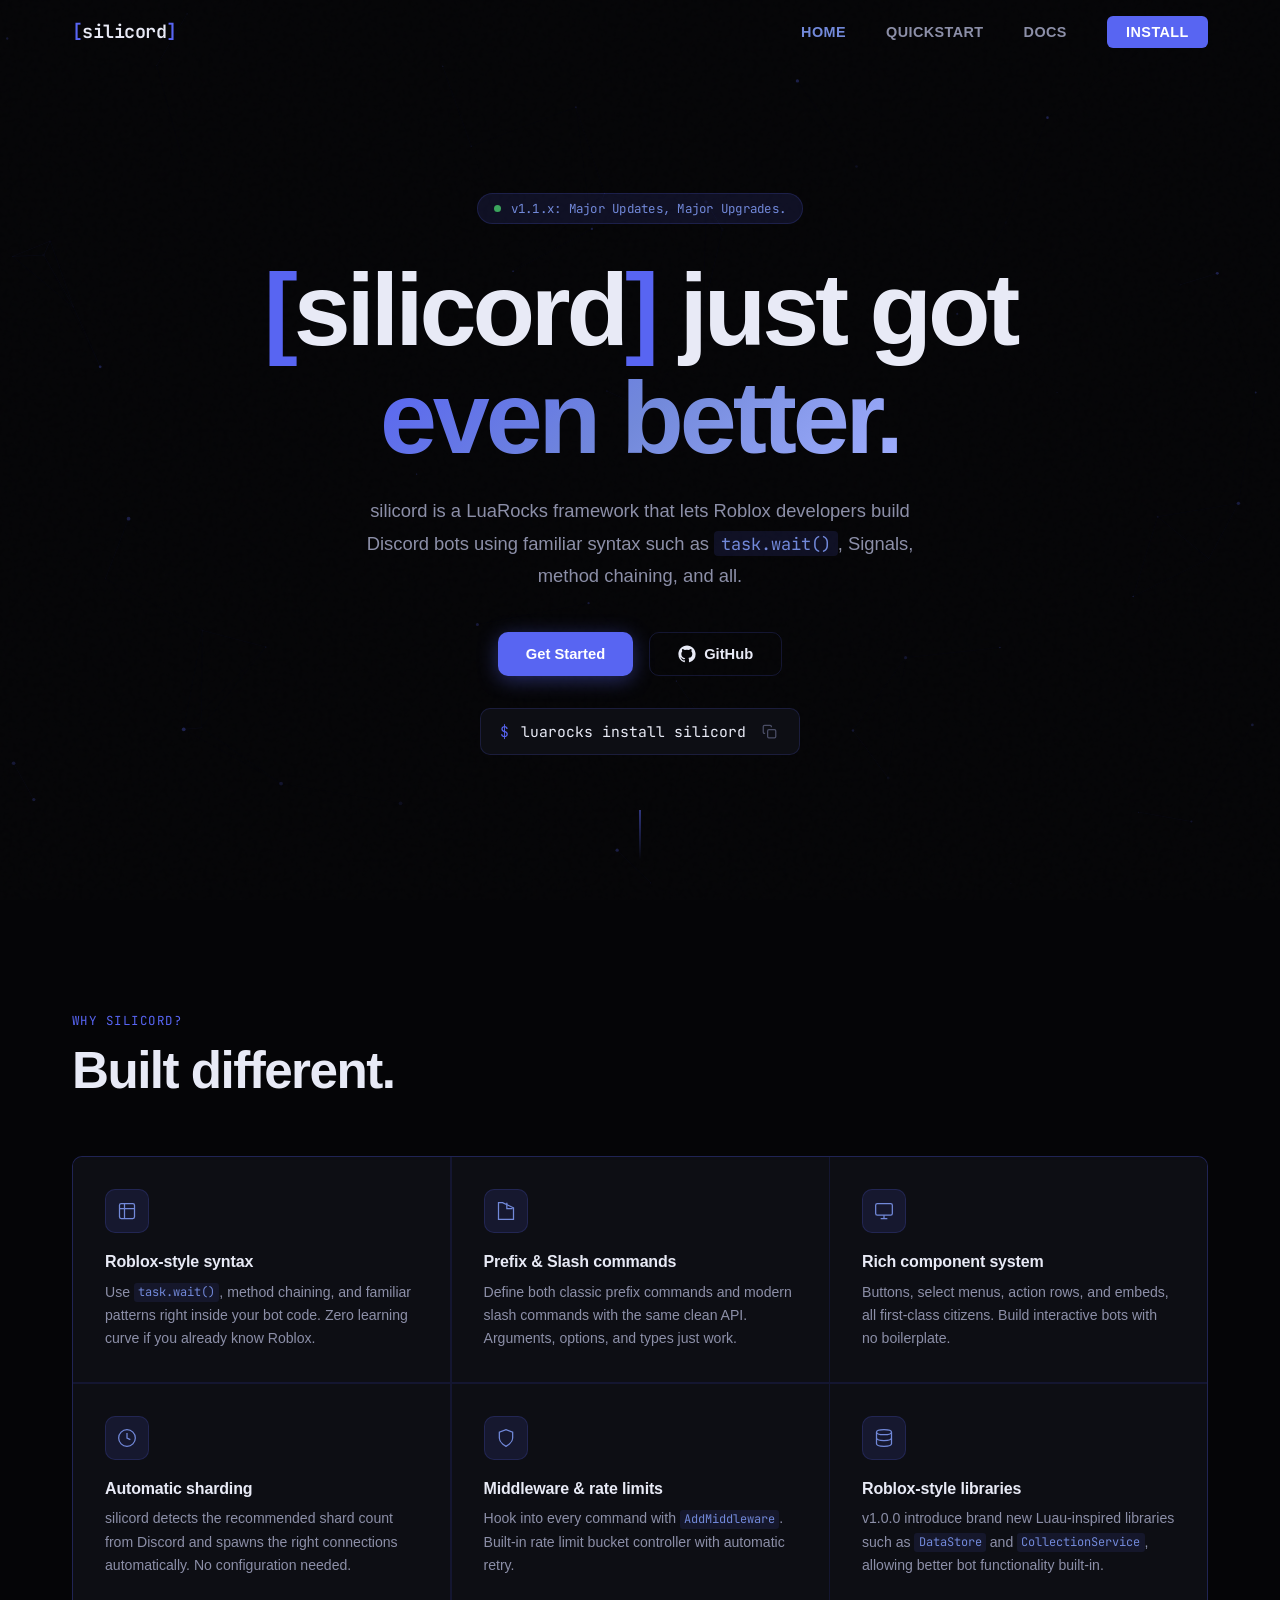
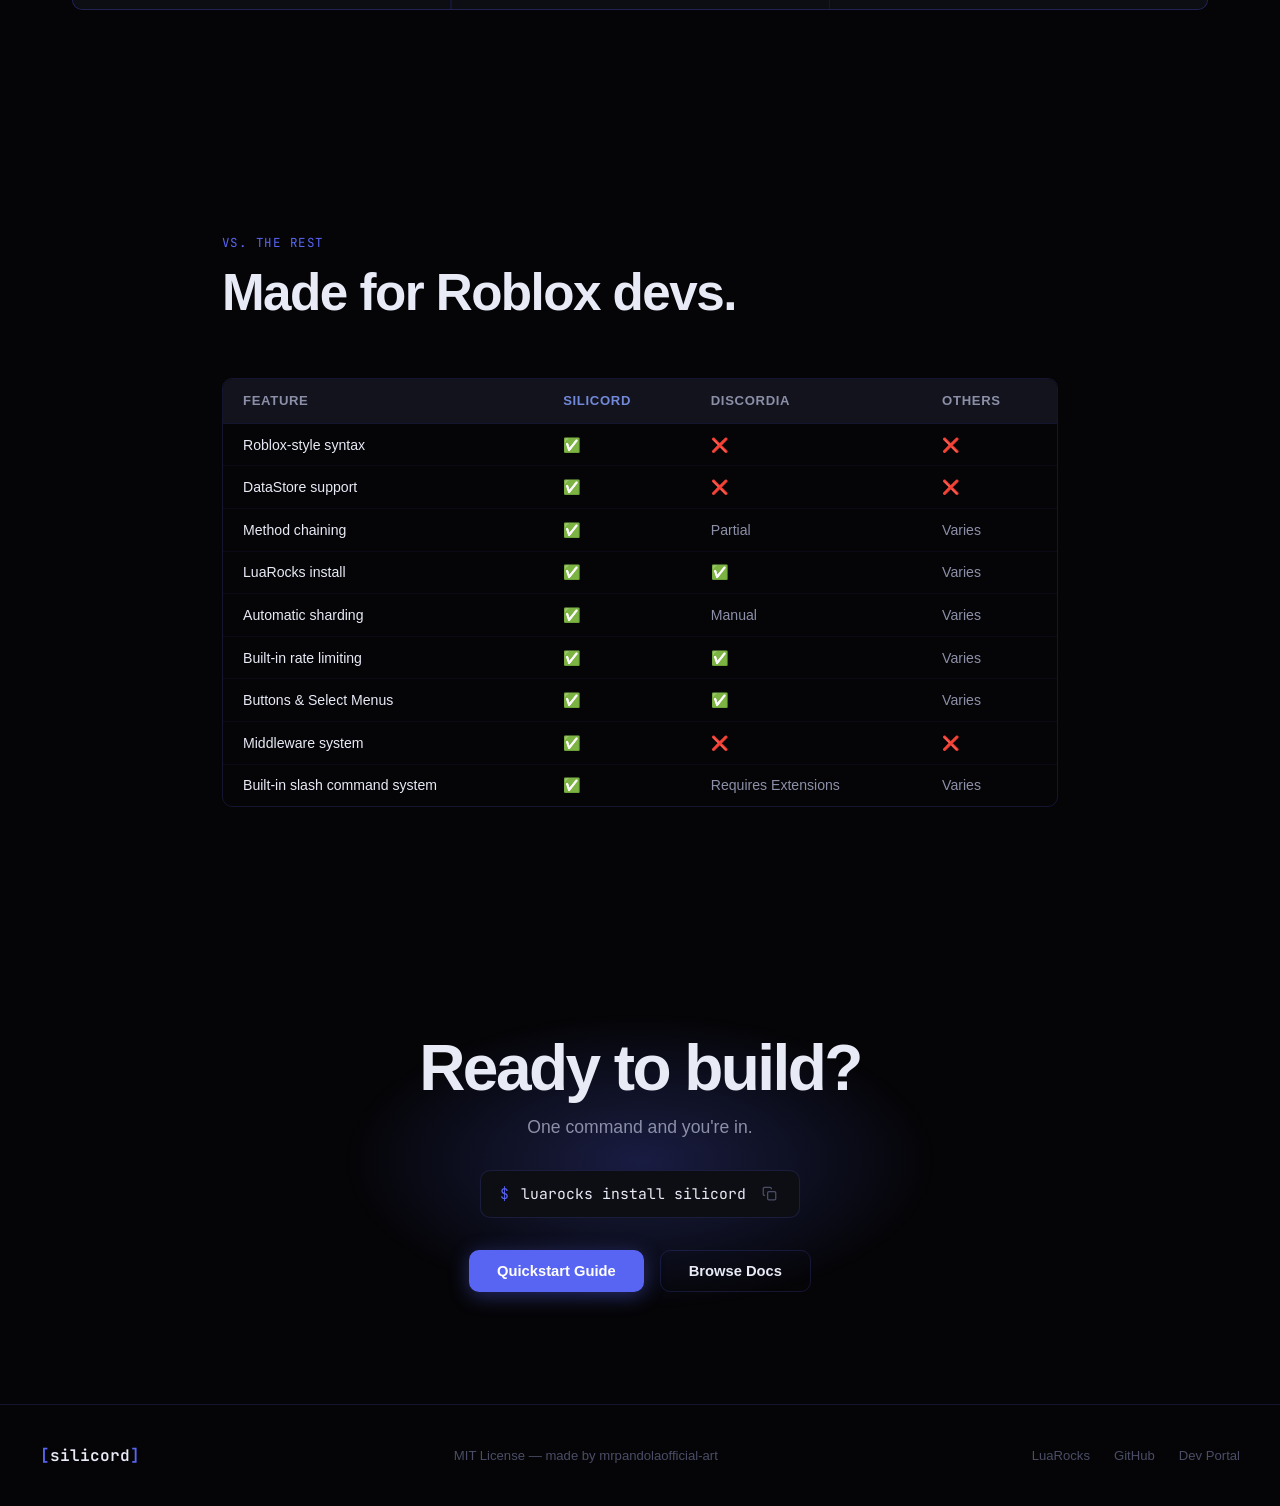
==== commit 8bc0905a: "Planning updates for v1.2.x" ====
--- a/index.html
+++ b/index.html
@@ -4,10 +4,23 @@
   <meta charset="UTF-8" />
   <meta name="viewport" content="width=device-width, initial-scale=1.0" />
   <title>silicord — Discord bots for Roblox devs</title>
+  <meta name="description" content="A brief description of what your site does.">
+
+  <meta property="og:type" content="website">
+  <meta property="og:url" content="https://silicord.github.io/">
+  <meta property="og:title" content="silicord | Discord bots for Roblox devs">
+  <meta property="og:description" content="Silicord is a LuaRocks framework that lets Roblox developers build Discord bots using familiar syntax such as task.wait(), Signals, method chaining, and all.">
+  <meta property="og:image" content="https://silicord.github.io/[silicord].png">
+  <meta name="theme-color" content="#5B68EE">
+  <meta name="twitter:card" content="summary_large_image">
+  <meta name="twitter:url" content="https://silicord.github.io/">
+  <meta name="twitter:title" content="silicord | Discord bots for Roblox devs">
+  <meta name="twitter:description" content="Silicord is a LuaRocks framework that lets Roblox developers build Discord bots using familiar syntax such as task.wait(), Signals, method chaining, and all.">
+  <meta name="twitter:image" content="https://silicord.github.io/[silicord].png">
   <link rel="icon" type="image/png" href="favicon.png">
   <link rel="preconnect" href="https://fonts.googleapis.com" />
   <link rel="preconnect" href="https://fonts.gstatic.com" crossorigin />
-  <link href="https://fonts.googleapis.com/css2?family=Syne:wght@400;700;800&family=JetBrains+Mono:wght@400;600&display=swap" rel="stylesheet" />
+<link href="https://fonts.googleapis.com/css2?family=JetBrains+Mono:ital,wght@0,100..800;1,100..800&display=swap" rel="stylesheet">
   <link rel="stylesheet" href="css/style.css" />
 </head>
 <body>
@@ -41,10 +54,10 @@
   <section class="hero" id="hero">
     <div class="hero-badge reveal">
       <span class="badge-dot"></span>
-      v1.0.0: Major Updates, Major Upgrades.
+      v1.1.x: Major Updates, Major Upgrades.
     </div>
     <h1 class="hero-title reveal">
-      silicord got<br />
+      <span class="logo-bracket">[</span>silicord<span class="logo-bracket">]</span> just got<br />
       <span class="gradient-text">even better.</span>
     </h1>
     <p class="hero-sub reveal">
@@ -141,7 +154,7 @@
           </svg>
         </div>
         <h3>Roblox-style libraries</h3>
-        <p>Guild and user data is cached from gateway events. <code>GetGuild()</code> hits the cache first. Fast by default.</p>
+        <p>v1.0.0 introduce brand new Luau-inspired libraries such as <code>DataStore</code> and <code>CollectionService</code>, allowing better bot functionality built-in.</p>
       </div>
 
     </div>
